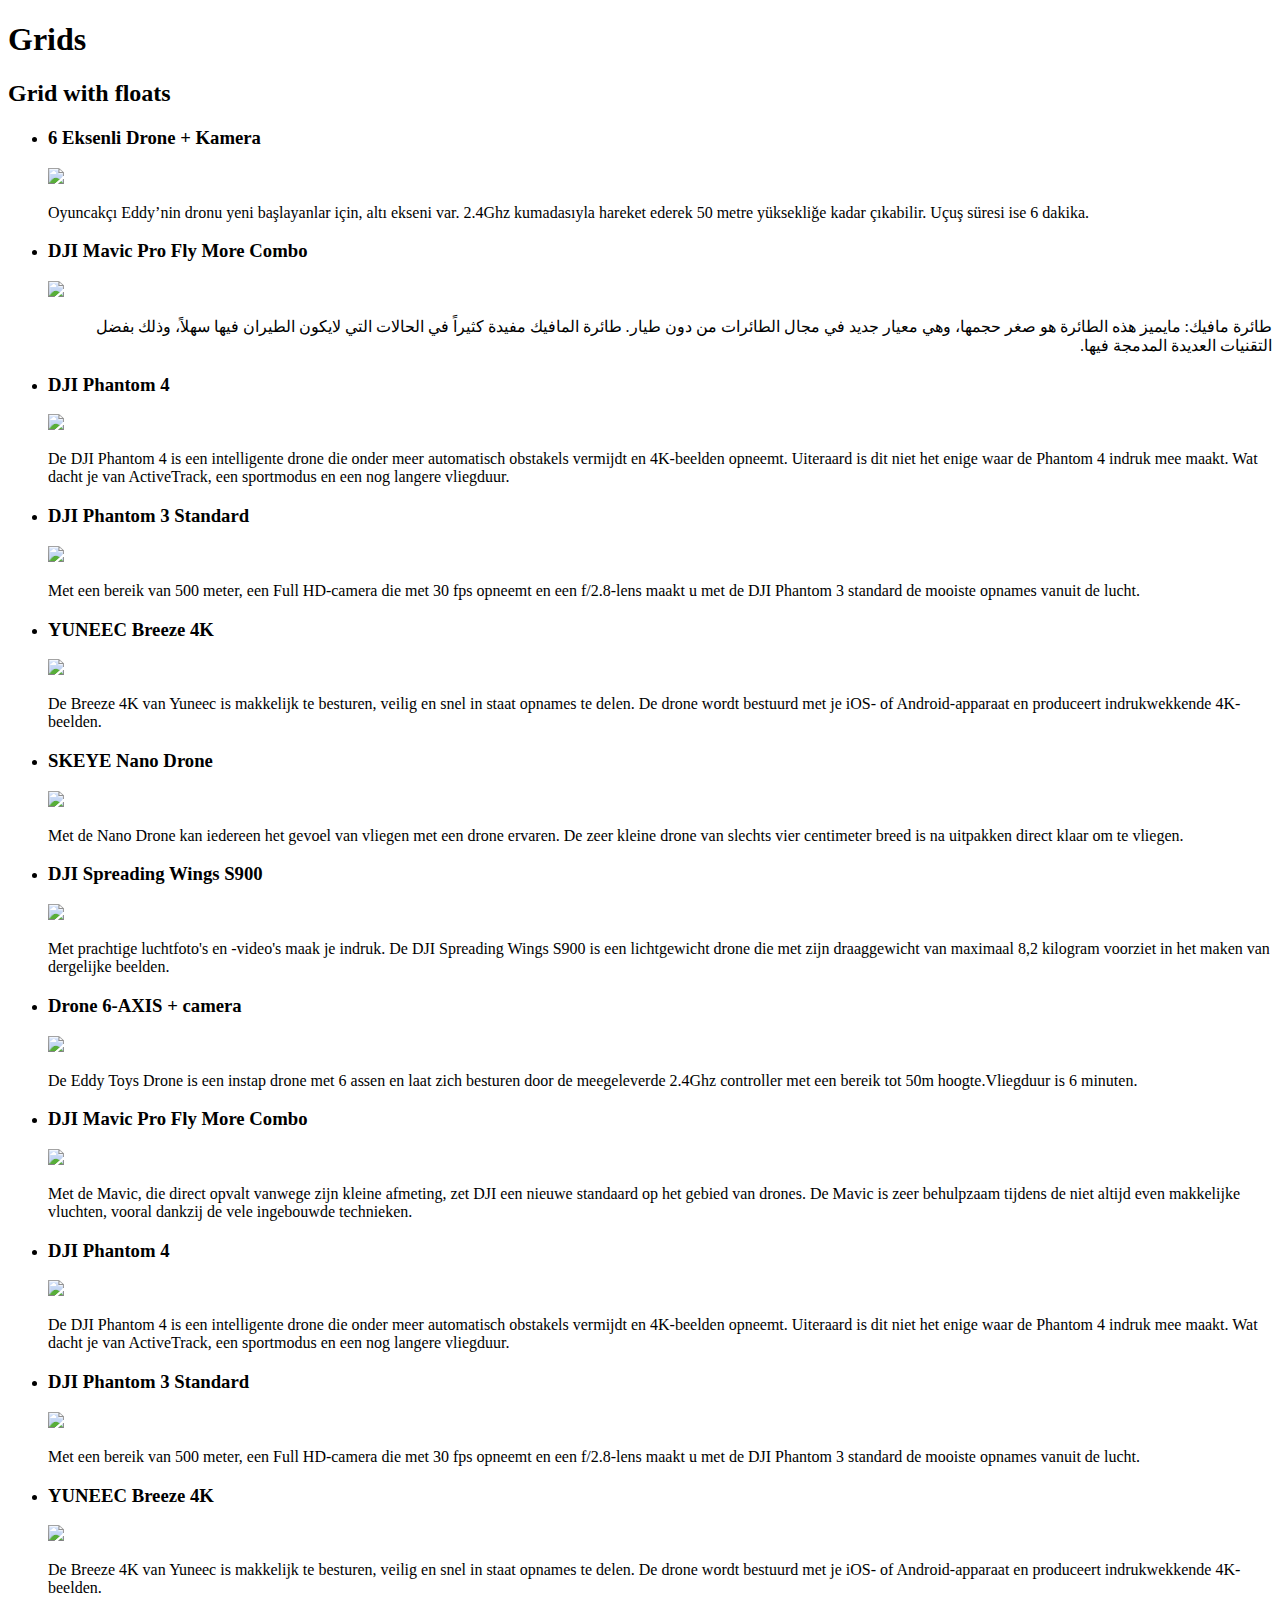
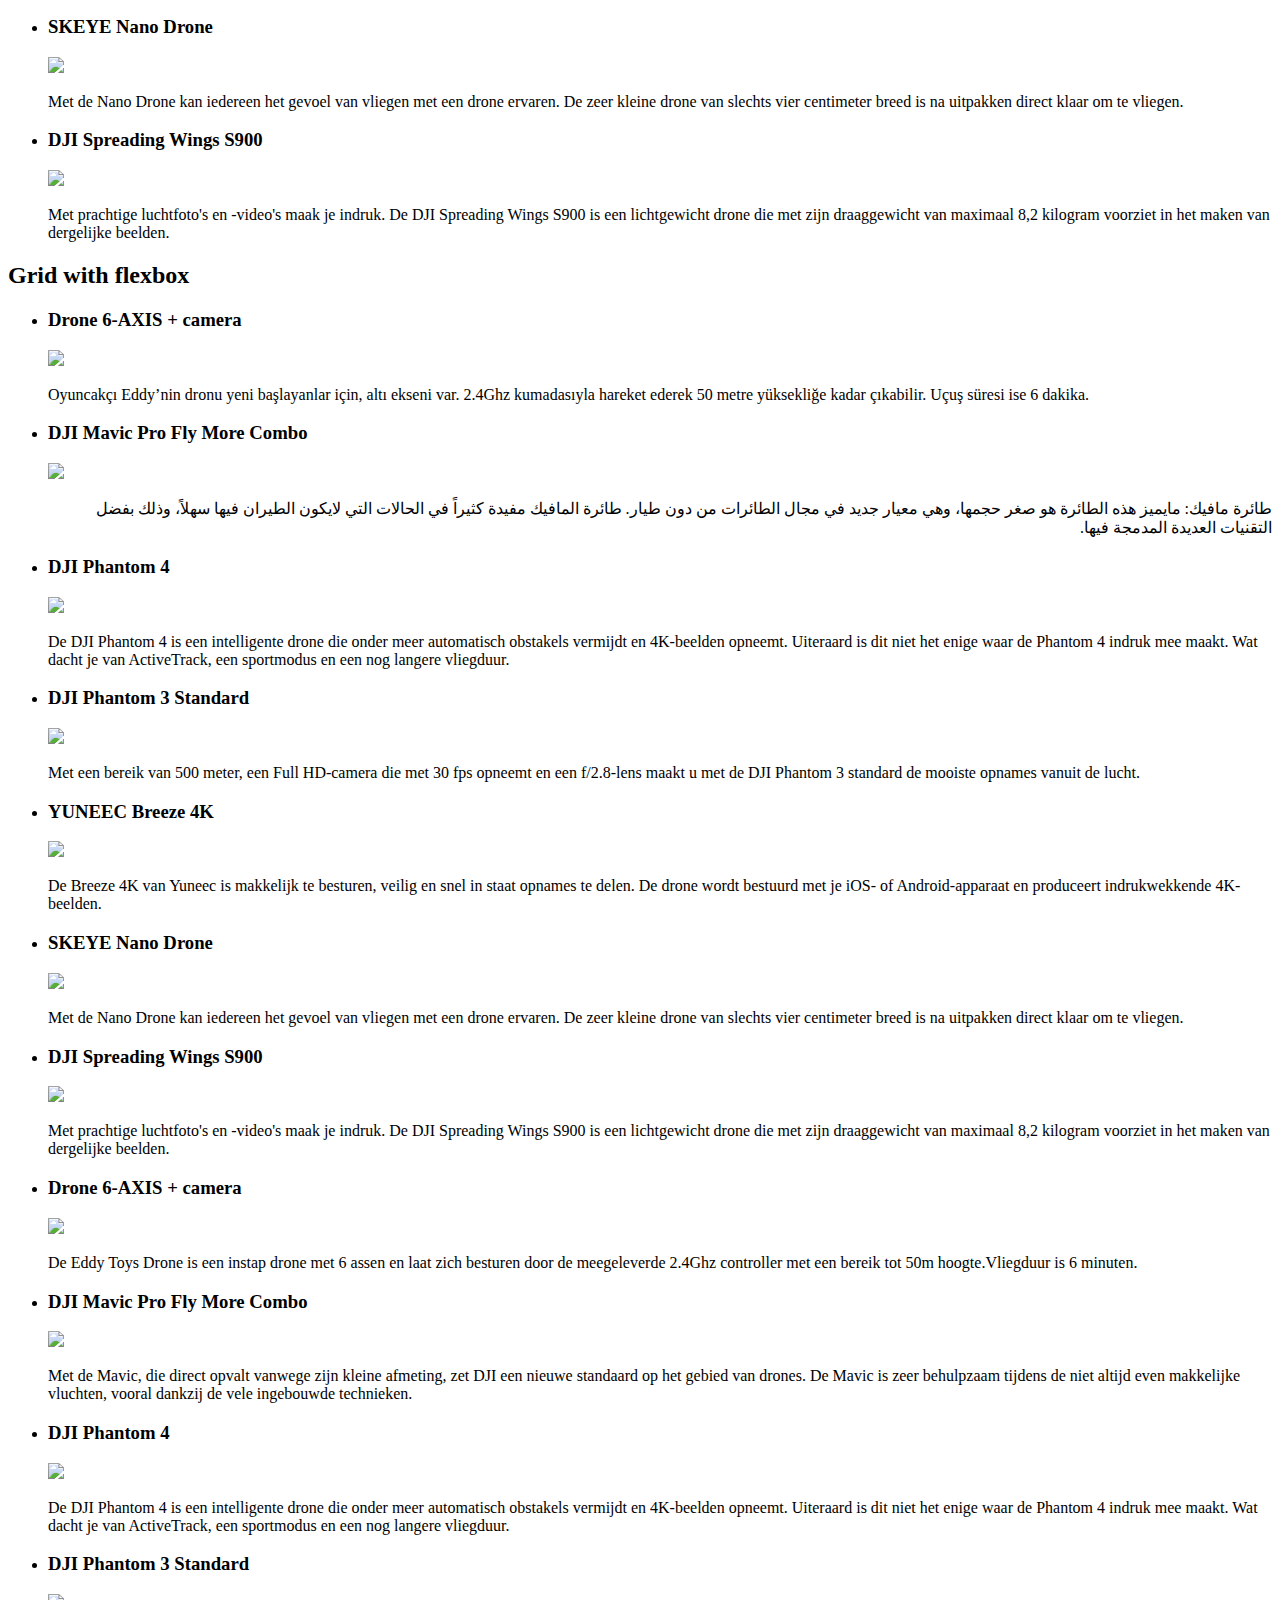
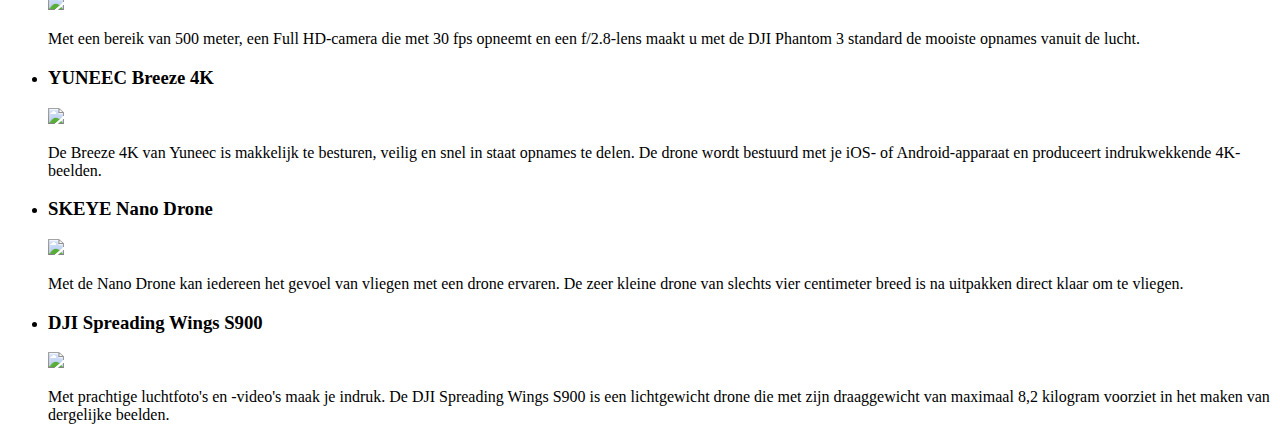
==== week2/index.html @ c4ce56f3 "Create index.html" ====
<!DOCTYPE html>
<html>
    <head>
        <meta charset="utf-8">
        <meta name="viewport" content="width=device-width, initial-scale=1.0">
        <title>Grids</title>
        <link rel="stylesheet" type="text/css" href="style.css">
    </head>
    <body>
        <header>
            <h1>Grids</h1>
        </header>
        <main>
            <section>
                <h2>Grid with floats</h2>
                <ul id="grid-floats">
                    <li class="grid-item">
                        <h3>6 Eksenli Drone + Kamera</h3>
                        <img src="images/drone1.png">
                        <p>Oyuncakçı Eddy’nin dronu yeni başlayanlar için, altı ekseni var. 2.4Ghz kumadasıyla hareket ederek 50 metre yüksekliğe kadar çıkabilir. Uçuş süresi ise 6 dakika.</p>
                    </li>
                    <li class="grid-item">
                        <h3>DJI Mavic Pro Fly More Combo</h3>
                        <img src="images/drone2.png">
                         <p dir="rtl">طائرة مافيك: مايميز هذه الطائرة هو صغر حجمها، وهي معيار جديد في مجال الطائرات من دون طيار. طائرة المافيك مفيدة كثيراً في الحالات التي لايكون الطيران فيها سهلاً، وذلك بفضل التقنيات العديدة المدمجة فيها.</p>
                    </li>
                    <li class="grid-item">
                        <h3>DJI Phantom 4</h3>
                        <img src="images/drone3.png">
                        <p>De DJI Phantom 4 is een intelligente drone die onder meer automatisch obstakels vermijdt en 4K-beelden opneemt. Uiteraard is dit niet het enige waar de Phantom 4 indruk mee maakt. Wat dacht je van ActiveTrack, een sportmodus en een nog langere vliegduur.</p>
                    </li>
                    <li class="grid-item">
                        <h3>DJI Phantom 3 Standard</h3>
                        <img src="images/drone4.png">
                        <p>Met een bereik van 500 meter, een Full HD-camera die met 30 fps opneemt en een f/2.8-lens maakt u met de DJI Phantom 3 standard de mooiste opnames vanuit de lucht.</p>
                    </li>
                    <li class="grid-item">
                        <h3>YUNEEC Breeze 4K</h3>
                        <img src="images/drone5.png">
                        <p>De Breeze 4K van Yuneec is makkelijk te besturen, veilig en snel in staat opnames te delen. De drone wordt bestuurd met je iOS- of Android-apparaat en produceert indrukwekkende 4K-beelden.</p>
                    </li>
                    <li class="grid-item">
                        <h3>SKEYE Nano Drone</h3>
                        <img src="images/drone6.png">
                        <p>Met de Nano Drone kan iedereen het gevoel van vliegen met een drone ervaren. De zeer kleine drone van slechts vier centimeter breed is na uitpakken direct klaar om te vliegen.</p>
                    </li>
                    <li class="grid-item">
                        <h3>DJI Spreading Wings S900</h3>
                        <img src="images/drone7.png">
                        <p>Met prachtige luchtfoto's en -video's maak je indruk. De DJI Spreading Wings S900 is een lichtgewicht drone die met zijn draaggewicht van maximaal 8,2 kilogram voorziet in het maken van dergelijke beelden.</p>
                    </li>
                    <li class="grid-item">
                        <h3>Drone 6-AXIS + camera</h3>
                        <img src="images/drone1.png">
                        <p>De Eddy Toys Drone is een instap drone met 6 assen en laat zich besturen door de meegeleverde 2.4Ghz controller met een bereik tot 50m hoogte.Vliegduur is 6 minuten.</p>
                    </li>
                    <li class="grid-item">
                        <h3>DJI Mavic Pro Fly More Combo</h3>
                        <img src="images/drone2.png">
                        <p>Met de Mavic, die direct opvalt vanwege zijn kleine afmeting, zet DJI een nieuwe standaard op het gebied van drones. De Mavic is zeer behulpzaam tijdens de niet altijd even makkelijke vluchten, vooral dankzij de vele ingebouwde technieken.</p>
                    </li>
                    <li class="grid-item">
                        <h3>DJI Phantom 4</h3>
                        <img src="images/drone3.png">
                        <p>De DJI Phantom 4 is een intelligente drone die onder meer automatisch obstakels vermijdt en 4K-beelden opneemt. Uiteraard is dit niet het enige waar de Phantom 4 indruk mee maakt. Wat dacht je van ActiveTrack, een sportmodus en een nog langere vliegduur.</p>
                    </li>
                    <li class="grid-item">
                        <h3>DJI Phantom 3 Standard</h3>
                        <img src="images/drone4.png">
                        <p>Met een bereik van 500 meter, een Full HD-camera die met 30 fps opneemt en een f/2.8-lens maakt u met de DJI Phantom 3 standard de mooiste opnames vanuit de lucht.</p>
                    </li>
                    <li class="grid-item">
                        <h3>YUNEEC Breeze 4K</h3>
                        <img src="images/drone5.png">
                        <p>De Breeze 4K van Yuneec is makkelijk te besturen, veilig en snel in staat opnames te delen. De drone wordt bestuurd met je iOS- of Android-apparaat en produceert indrukwekkende 4K-beelden.</p>
                    </li>
                    <li class="grid-item">
                        <h3>SKEYE Nano Drone</h3>
                        <img src="images/drone6.png">
                        <p>Met de Nano Drone kan iedereen het gevoel van vliegen met een drone ervaren. De zeer kleine drone van slechts vier centimeter breed is na uitpakken direct klaar om te vliegen.</p>
                    </li>
                    <li class="grid-item">
                        <h3>DJI Spreading Wings S900</h3>
                        <img src="images/drone7.png">
                        <p>Met prachtige luchtfoto's en -video's maak je indruk. De DJI Spreading Wings S900 is een lichtgewicht drone die met zijn draaggewicht van maximaal 8,2 kilogram voorziet in het maken van dergelijke beelden.</p>
                    </li>
                </ul>

            </section>
            <section>
                <h2>Grid with flexbox</h2>
                <ul id="grid-flex">
                    <li class="grid-item">
                        <h3>Drone 6-AXIS + camera</h3>
                        <img src="images/drone1.png">
                        <p>Oyuncakçı Eddy’nin dronu yeni başlayanlar için, altı ekseni var. 2.4Ghz kumadasıyla hareket ederek 50 metre yüksekliğe kadar çıkabilir. Uçuş süresi ise 6 dakika.</p>
                    </li>
                    <li class="grid-item">
                        <h3>DJI Mavic Pro Fly More Combo</h3>
                        <img src="images/drone2.png">
                         <p dir="rtl">طائرة مافيك: مايميز هذه الطائرة هو صغر حجمها، وهي معيار جديد في مجال الطائرات من دون طيار. طائرة المافيك مفيدة كثيراً في الحالات التي لايكون الطيران فيها سهلاً، وذلك بفضل التقنيات العديدة المدمجة فيها.</p>
                    </li>
                    <li class="grid-item">
                        <h3>DJI Phantom 4</h3>
                        <img src="images/drone3.png">
                        <p>De DJI Phantom 4 is een intelligente drone die onder meer automatisch obstakels vermijdt en 4K-beelden opneemt. Uiteraard is dit niet het enige waar de Phantom 4 indruk mee maakt. Wat dacht je van ActiveTrack, een sportmodus en een nog langere vliegduur.</p>
                    </li>
                    <li class="grid-item">
                        <h3>DJI Phantom 3 Standard</h3>
                        <img src="images/drone4.png">
                        <p>Met een bereik van 500 meter, een Full HD-camera die met 30 fps opneemt en een f/2.8-lens maakt u met de DJI Phantom 3 standard de mooiste opnames vanuit de lucht.</p>
                    </li>
                    <li class="grid-item">
                        <h3>YUNEEC Breeze 4K</h3>
                        <img src="images/drone5.png">
                        <p>De Breeze 4K van Yuneec is makkelijk te besturen, veilig en snel in staat opnames te delen. De drone wordt bestuurd met je iOS- of Android-apparaat en produceert indrukwekkende 4K-beelden.</p>
                    </li>
                    <li class="grid-item">
                        <h3>SKEYE Nano Drone</h3>
                        <img src="images/drone6.png">
                        <p>Met de Nano Drone kan iedereen het gevoel van vliegen met een drone ervaren. De zeer kleine drone van slechts vier centimeter breed is na uitpakken direct klaar om te vliegen.</p>
                    </li>
                    <li class="grid-item">
                        <h3>DJI Spreading Wings S900</h3>
                        <img src="images/drone7.png">
                        <p>Met prachtige luchtfoto's en -video's maak je indruk. De DJI Spreading Wings S900 is een lichtgewicht drone die met zijn draaggewicht van maximaal 8,2 kilogram voorziet in het maken van dergelijke beelden.</p>
                    </li>
                    <li class="grid-item">
                        <h3>Drone 6-AXIS + camera</h3>
                        <img src="images/drone1.png">
                        <p>De Eddy Toys Drone is een instap drone met 6 assen en laat zich besturen door de meegeleverde 2.4Ghz controller met een bereik tot 50m hoogte.Vliegduur is 6 minuten.</p>
                    </li>
                    <li class="grid-item">
                        <h3>DJI Mavic Pro Fly More Combo</h3>
                        <img src="images/drone2.png">
                        <p>Met de Mavic, die direct opvalt vanwege zijn kleine afmeting, zet DJI een nieuwe standaard op het gebied van drones. De Mavic is zeer behulpzaam tijdens de niet altijd even makkelijke vluchten, vooral dankzij de vele ingebouwde technieken.</p>
                    </li>
                    <li class="grid-item">
                        <h3>DJI Phantom 4</h3>
                        <img src="images/drone3.png">
                        <p>De DJI Phantom 4 is een intelligente drone die onder meer automatisch obstakels vermijdt en 4K-beelden opneemt. Uiteraard is dit niet het enige waar de Phantom 4 indruk mee maakt. Wat dacht je van ActiveTrack, een sportmodus en een nog langere vliegduur.</p>
                    </li>
                    <li class="grid-item">
                        <h3>DJI Phantom 3 Standard</h3>
                        <img src="images/drone4.png">
                        <p>Met een bereik van 500 meter, een Full HD-camera die met 30 fps opneemt en een f/2.8-lens maakt u met de DJI Phantom 3 standard de mooiste opnames vanuit de lucht.</p>
                    </li>
                    <li class="grid-item">
                        <h3>YUNEEC Breeze 4K</h3>
                        <img src="images/drone5.png">
                        <p>De Breeze 4K van Yuneec is makkelijk te besturen, veilig en snel in staat opnames te delen. De drone wordt bestuurd met je iOS- of Android-apparaat en produceert indrukwekkende 4K-beelden.</p>
                    </li>
                    <li class="grid-item">
                        <h3>SKEYE Nano Drone</h3>
                        <img src="images/drone6.png">
                        <p>Met de Nano Drone kan iedereen het gevoel van vliegen met een drone ervaren. De zeer kleine drone van slechts vier centimeter breed is na uitpakken direct klaar om te vliegen.</p>
                    </li>
                    <li class="grid-item">
                        <h3>DJI Spreading Wings S900</h3>
                        <img src="images/drone7.png">
                        <p>Met prachtige luchtfoto's en -video's maak je indruk. De DJI Spreading Wings S900 is een lichtgewicht drone die met zijn draaggewicht van maximaal 8,2 kilogram voorziet in het maken van dergelijke beelden.</p>
                    </li>
                </ul>
            </section>
        </main>
    </body>
</html>
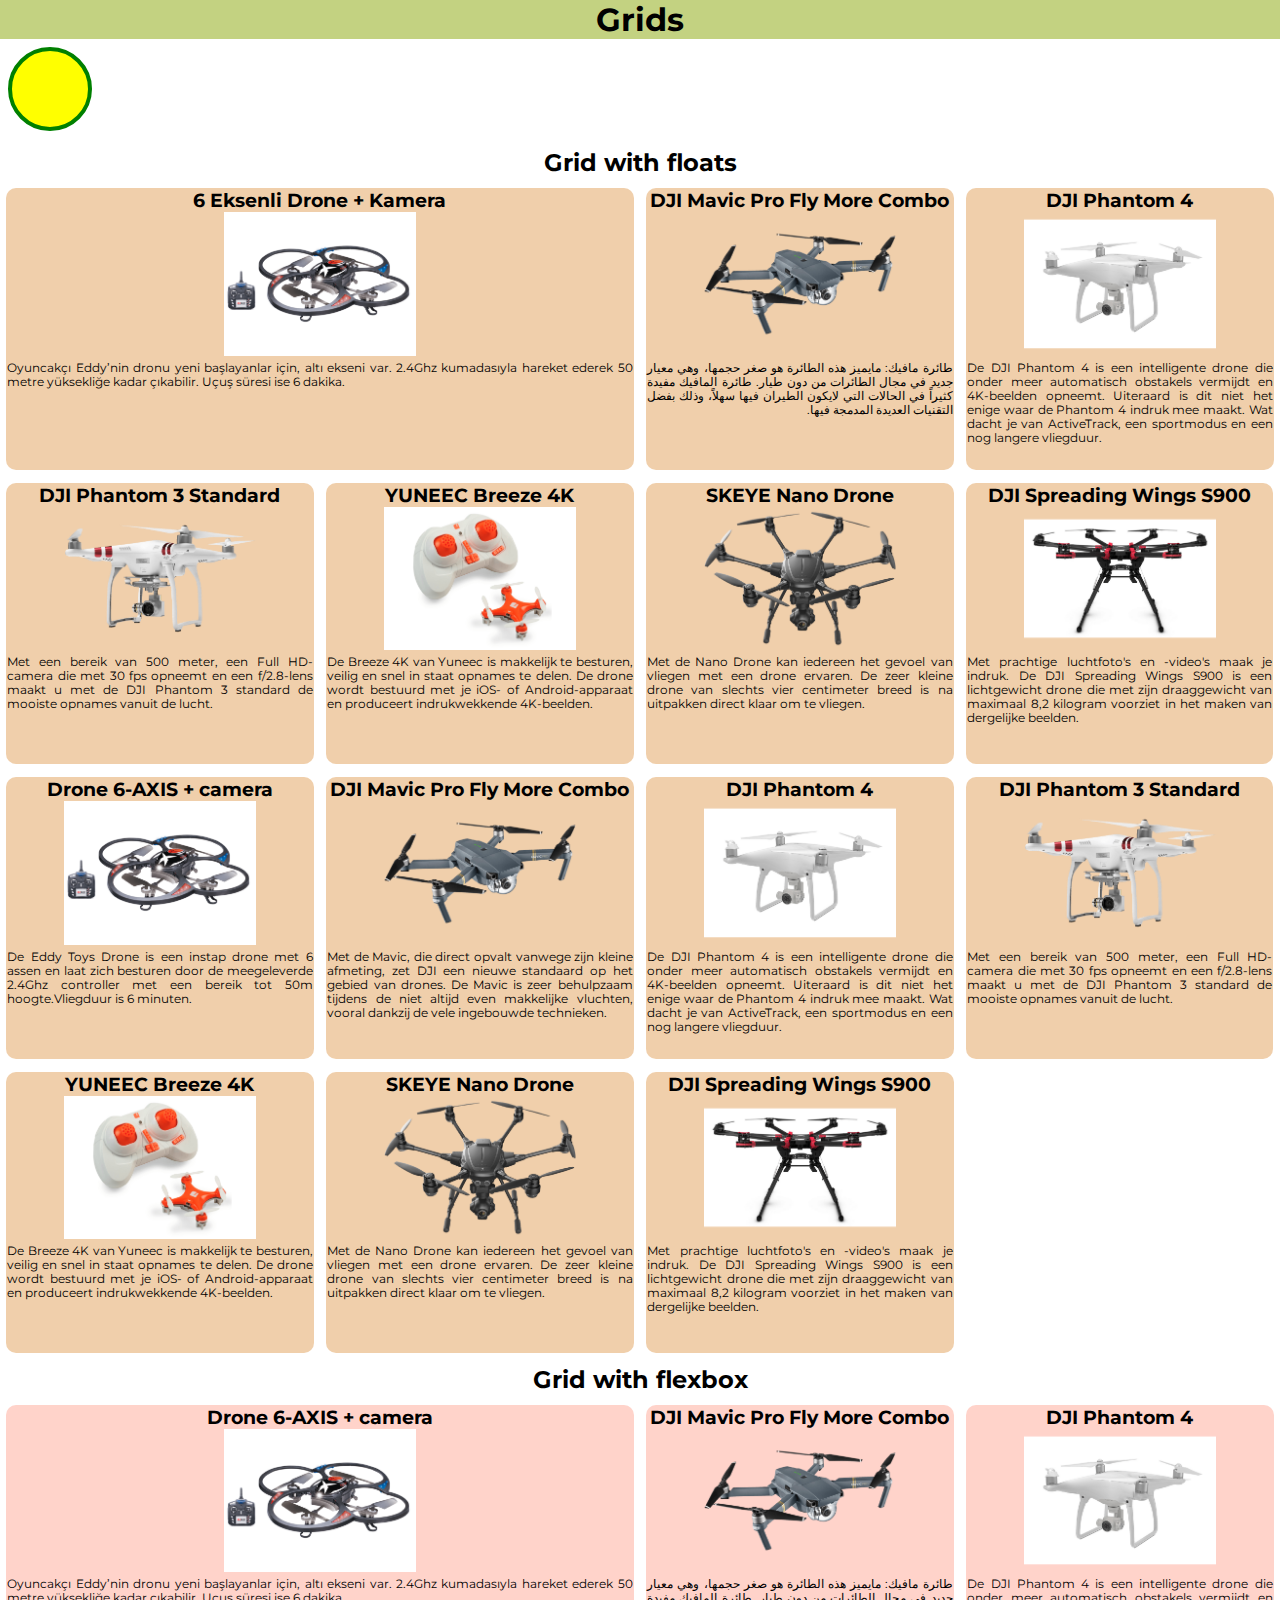
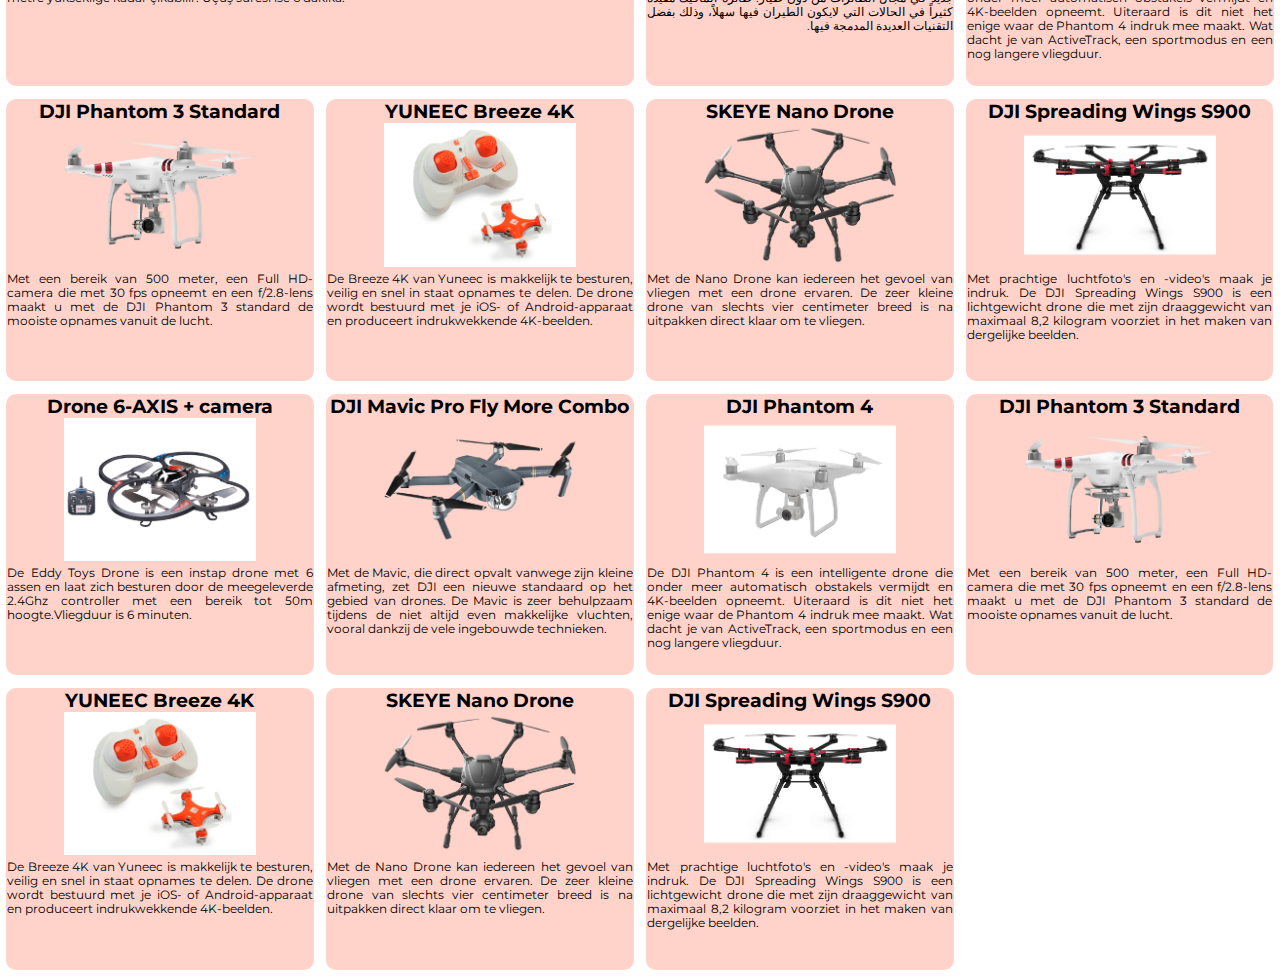
==== commit 44c54351: "Update index.html" ====
--- a/week2/index.html
+++ b/week2/index.html
@@ -11,6 +11,9 @@
             <h1>Grids</h1>
         </header>
         <main>
+            <svg width="100" height="100">
+            <circle cx="50" cy="50" r="40" stroke="green" stroke-width="4" fill="yellow" />
+            </svg>
             <section>
                 <h2>Grid with floats</h2>
                 <ul id="grid-floats">
--- a/week2/style.css
+++ b/week2/style.css
@@ -0,0 +1,96 @@
+@import url('https://fonts.googleapis.com/css?family=Montserrat');
+*{
+  font-family:'Montserrat', sans-serif;
+  margin: 0;
+  padding: 0;
+}
+/*-------------------------FLOATS---------------------------*/
+#grid-floats{
+  text-align:center;
+  overflow:hidden;
+}
+
+#grid-floats li{
+  float: left;
+  background-color:rgba(217, 135, 45, 0.4);
+}
+#grid-floats .grid-item:nth-child(odd):nth-child(-n+8):hover{
+  background-color:rgb(247, 129, 0);
+  }
+#grid-floats .grid-item:nth-child(even):nth-child(n+8):nth-child(-n+14):hover{
+    background-color:rgb(247, 129, 0);
+    }
+/*---------------GENERAL ITEM CONTENTS----------------------*/
+li{
+  color: black;
+  width:24%;
+  height: 22vw;
+  justify-content:space-around;
+  margin: 0.5%;
+  border-radius:10px;
+  box-sizing: border-box;
+}
+li{
+  list-style-type: none;
+}
+li:nth-child(1){
+  width: 49%;
+}
+h1{
+  text-align:center;
+  background-color:rgb(195, 210, 129);
+}
+h2{
+  text-align:center;
+  margin:5px;
+}
+h3{
+  text-align: center;
+  font-size: 1.5vw;
+}
+img{
+  width: 15vw;
+}
+p{
+  text-align: justify;
+  padding:1px;
+  font-size: 0.9vw;
+}
+/*-----------------------FLEXBOX-----*/
+
+#grid-flex li{
+  background-color:rgba(255, 145, 122, 0.4);
+  color: black;
+}
+#grid-flex{
+  text-align:center;
+  display: flex;
+  flex-wrap: wrap;
+}
+#grid-flex .grid-item:nth-child(odd):nth-child(-n+8):hover{
+  background-color:rgb(186, 32, 0);
+  }
+#grid-flex .grid-item:nth-child(even):nth-child(n+8):nth-child(-n+14):hover{
+    background-color:rgb(186, 32, 0);
+    }
+/*--------------TABLETS------------ */
+@media only screen 
+  and (min-device-width: 768px) 
+  and (max-device-width: 1024px) 
+  and (-webkit-min-device-pixel-ratio: 2){
+  ul li:nth-child(2){
+    width: 54%;
+  }
+  ul li:nth-child(n+3){
+    width: 32.3%;
+  }
+}
+/*----------------PHONES---------------------  */
+@media screen and (max-width: 250px){
+  ul li:nth-child(1){
+    width: 99%;
+  }
+  ul li:nth-child(n+2){
+    width: 49%;
+  }
+}
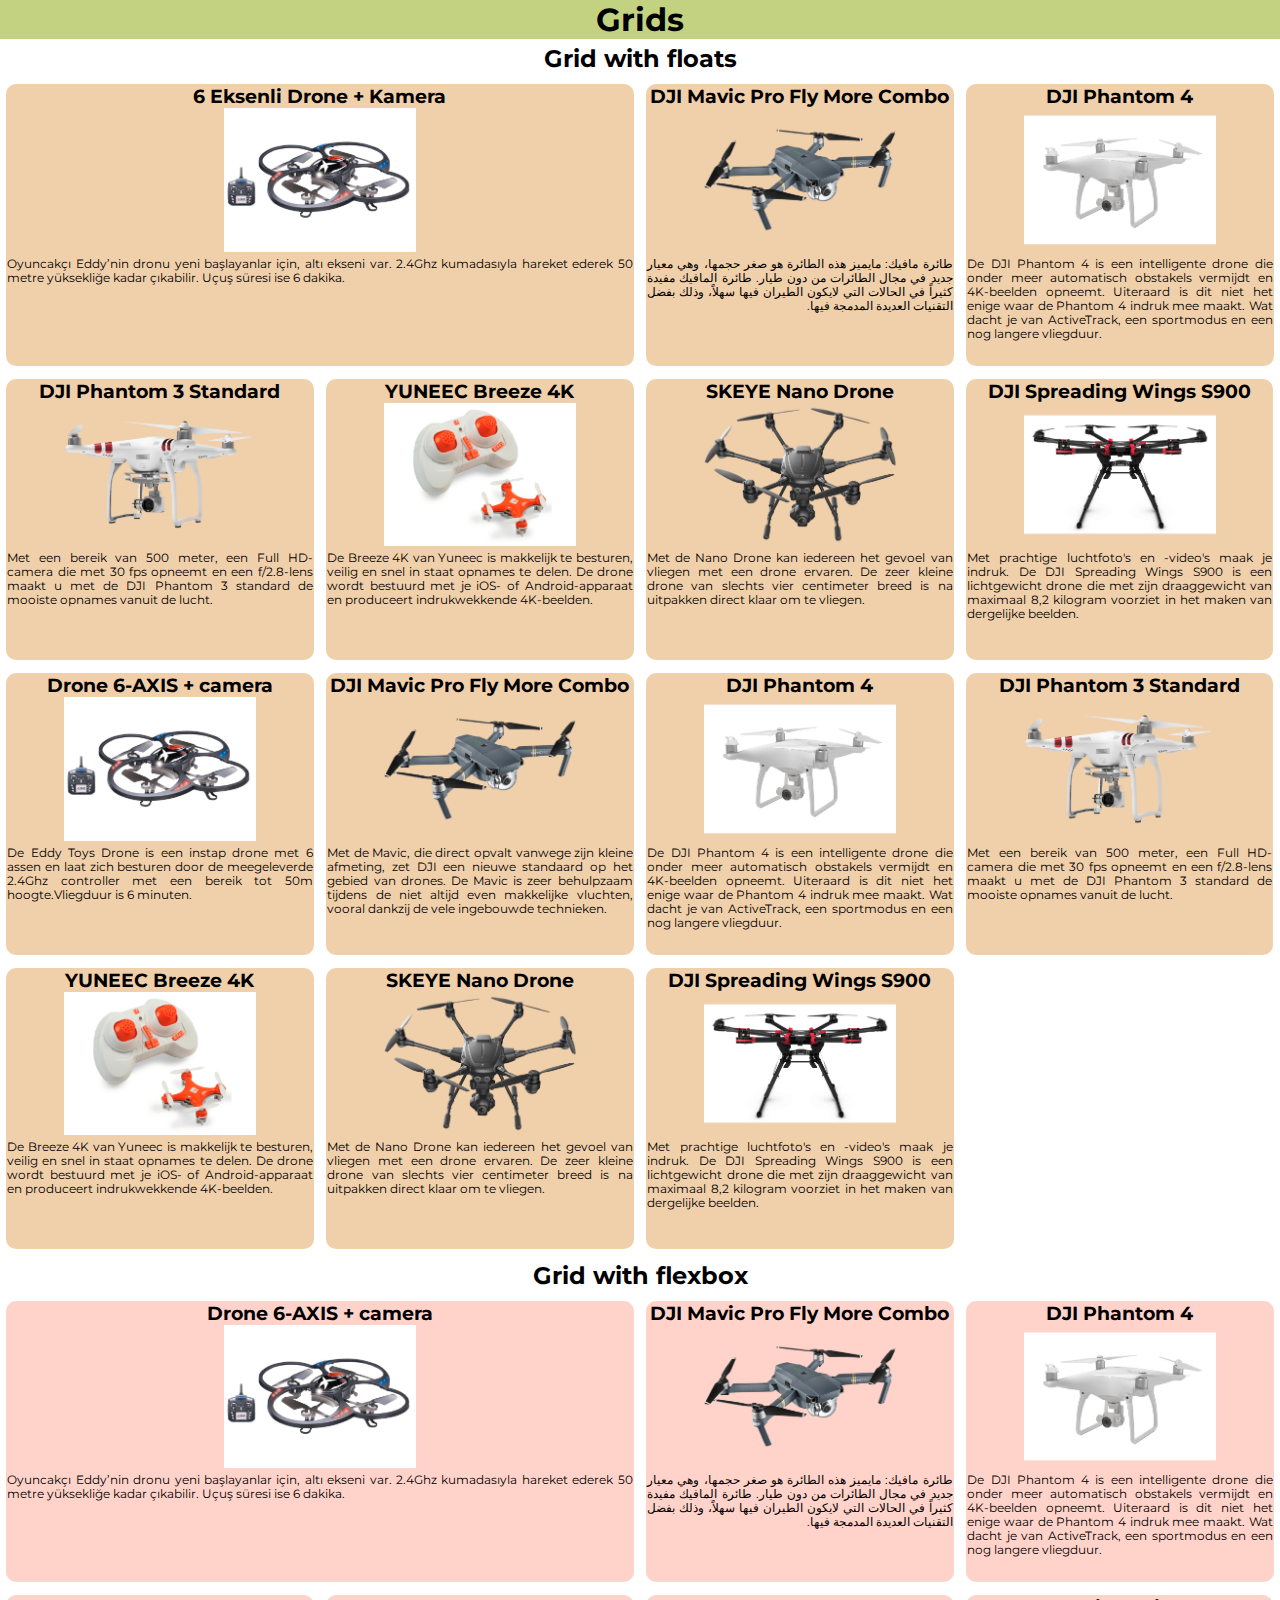
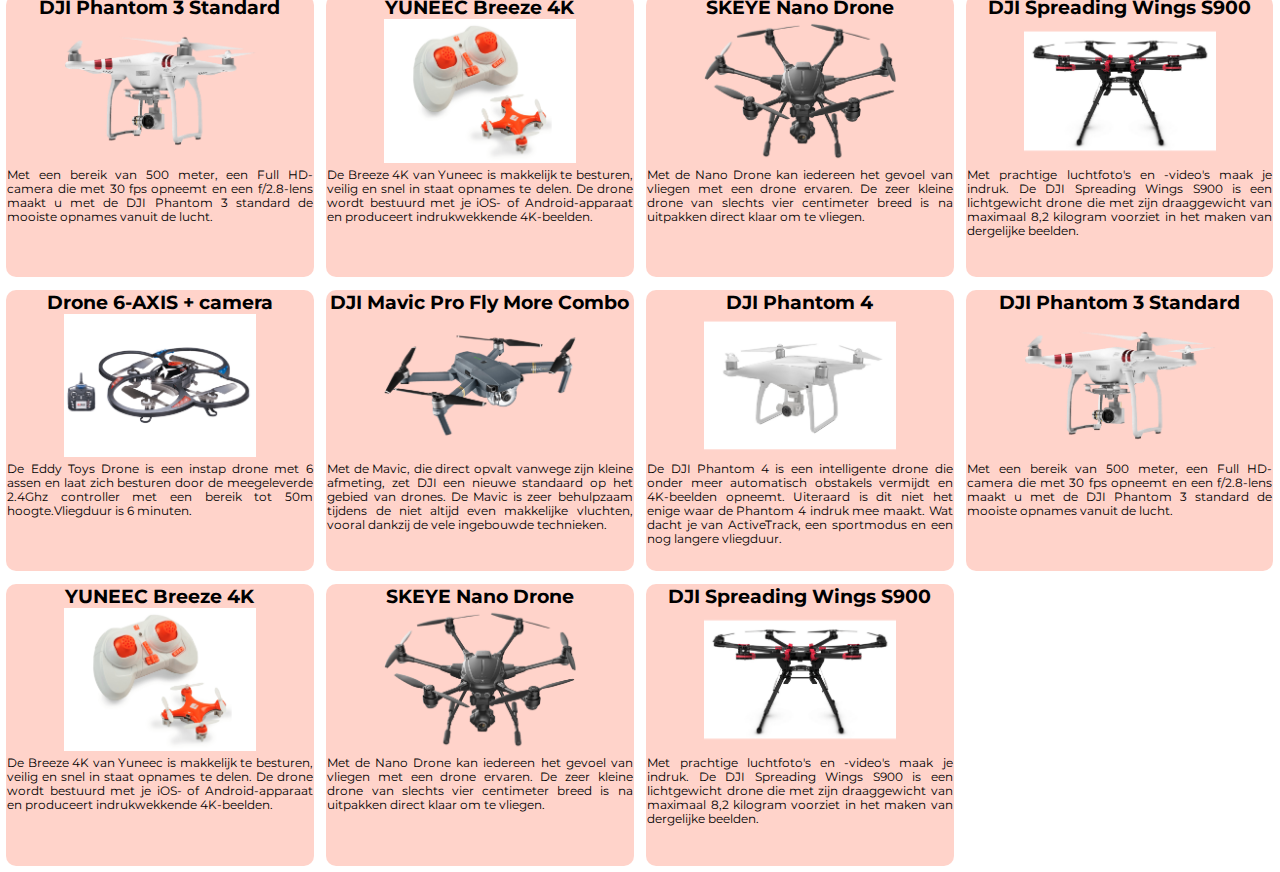
==== commit 43428589: "Update index.html" ====
--- a/week2/index.html
+++ b/week2/index.html
@@ -11,9 +11,6 @@
             <h1>Grids</h1>
         </header>
         <main>
-            <svg width="100" height="100">
-            <circle cx="50" cy="50" r="40" stroke="green" stroke-width="4" fill="yellow" />
-            </svg>
             <section>
                 <h2>Grid with floats</h2>
                 <ul id="grid-floats">
